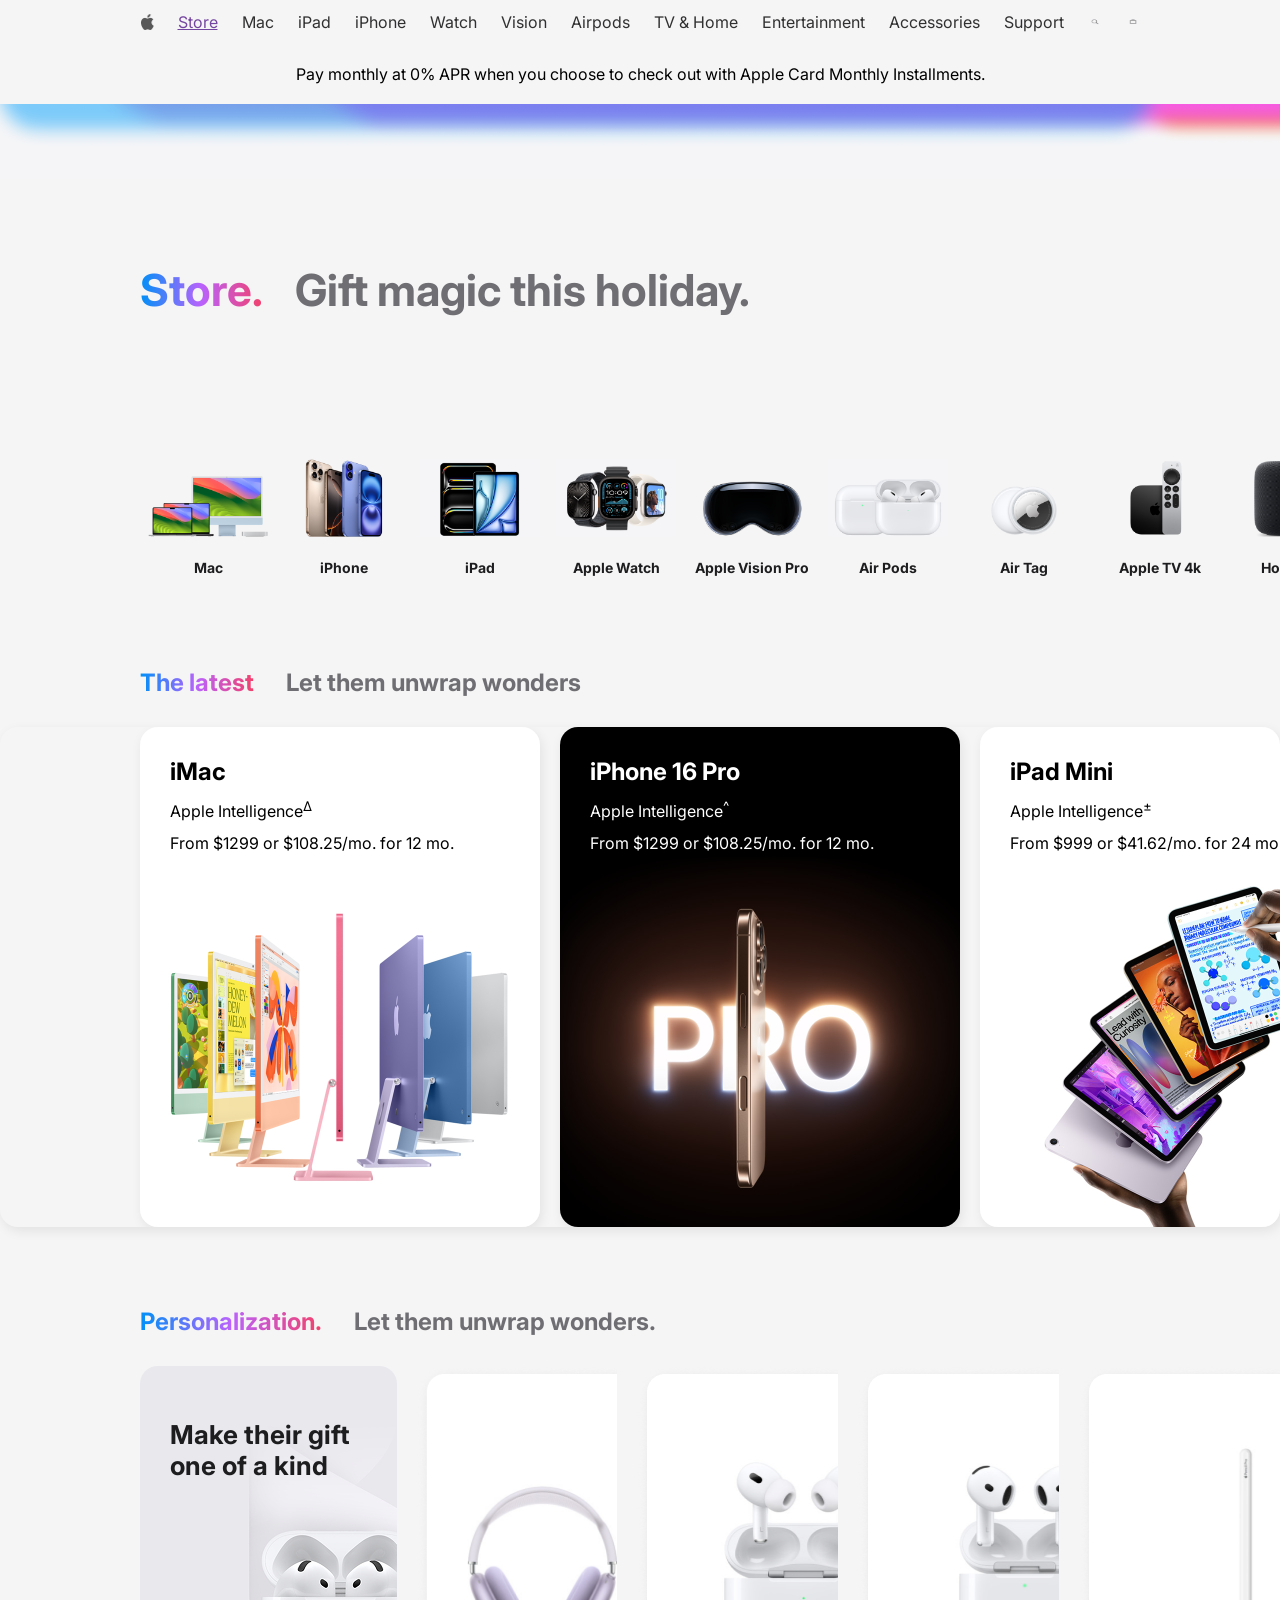
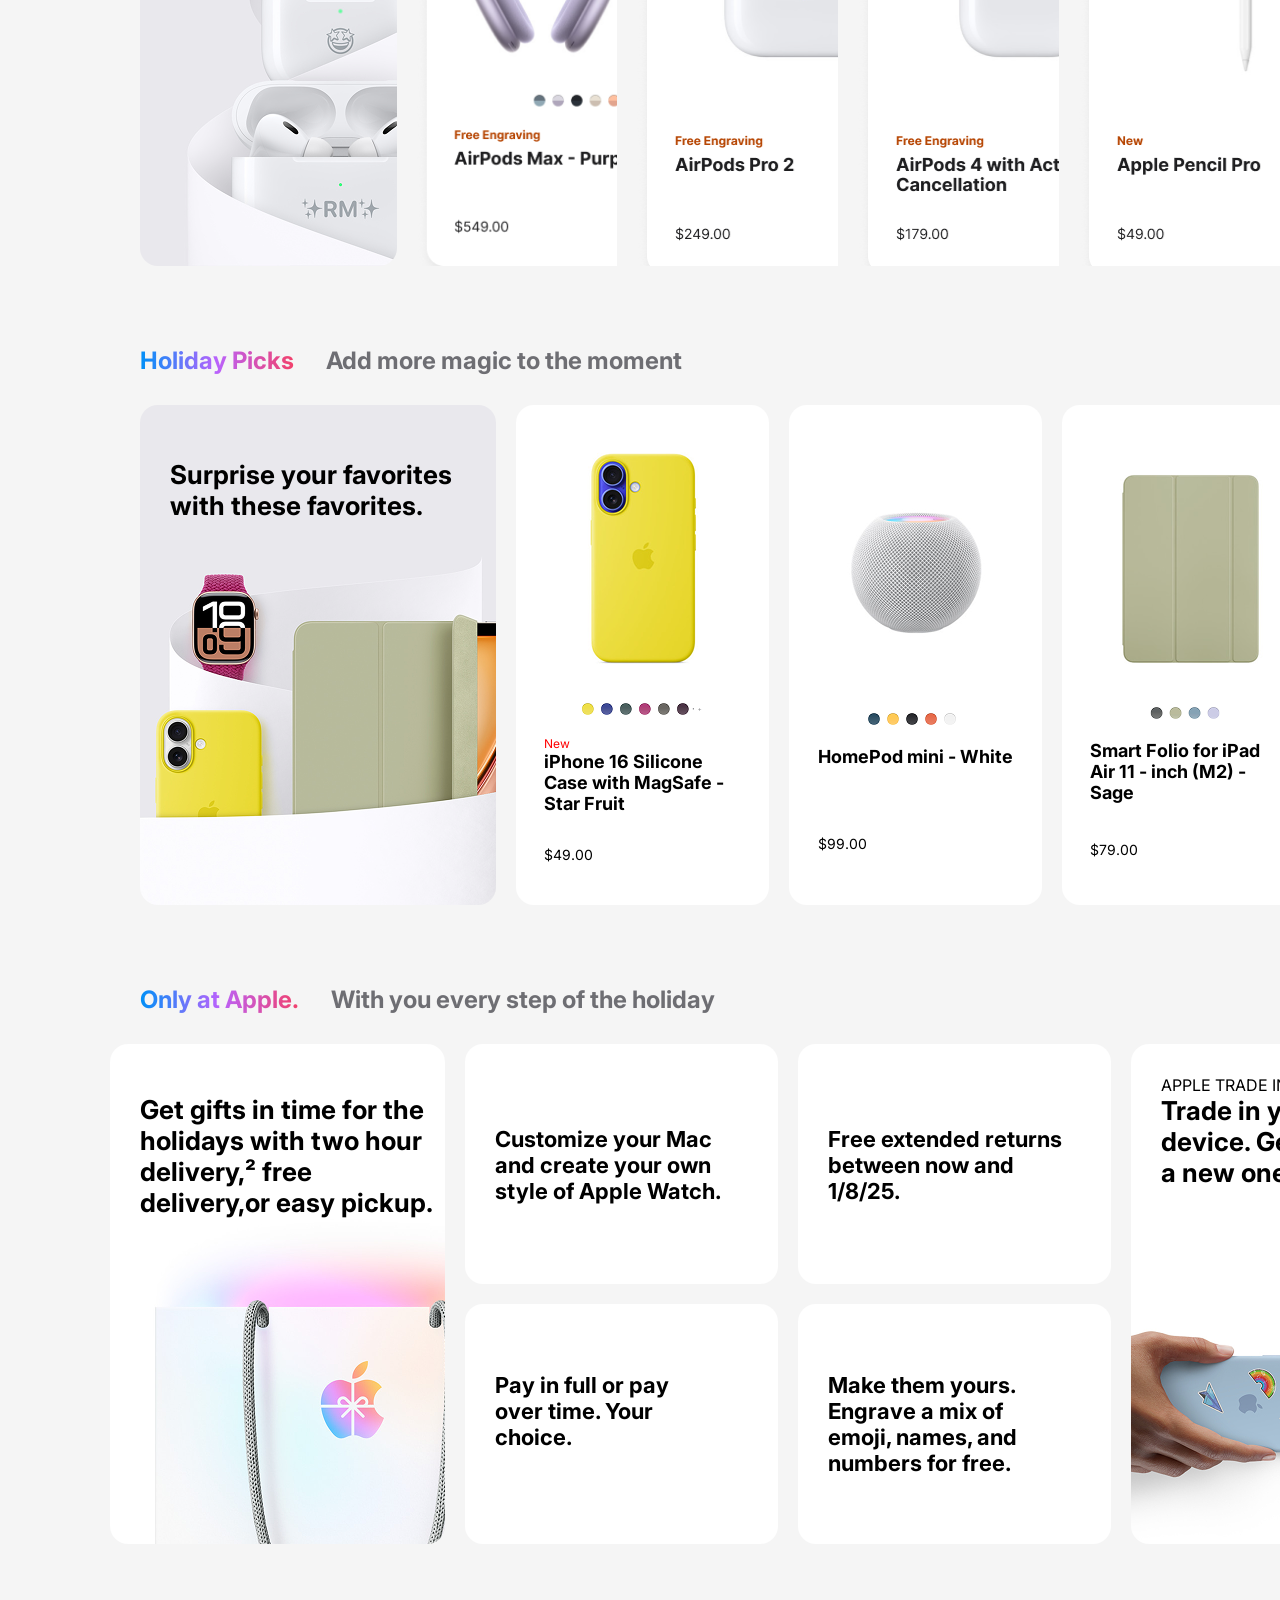
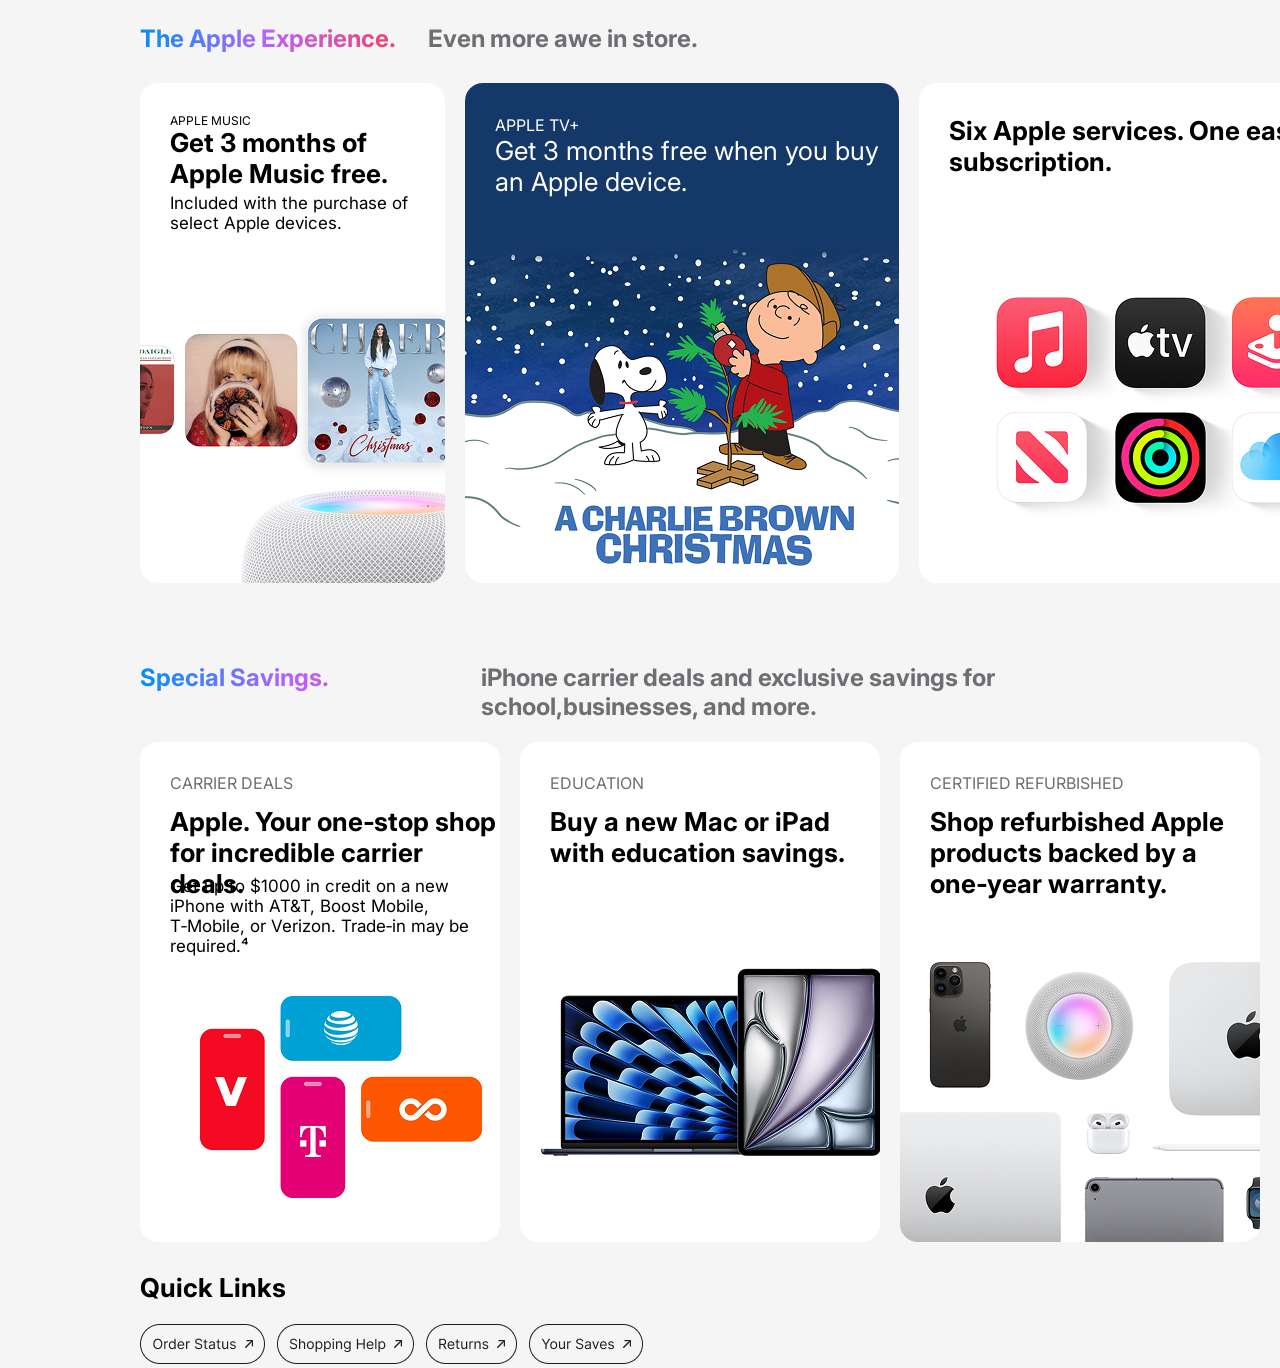
==== store.html @ 8c8a8b24 "2026.05.01" ====
<!doctype html>
<html lang="en">
  <head>
    <meta charset="UTF-8" />
    <meta name="viewport" content="width=device-width, initial-scale=1.0" />
    <title>Apple Store</title>
    <link rel="stylesheet" href="store.css" />
  </head>
  <body>
    <main style="background-color: whitesmoke">
      <header class="flex">
        <img
          src="/images/Vector.png"
          alt="apple"
          style="width: 13px; height: 16px"
        />
        <div class="headerText">
          <a href="">Store</a>
          <div>Mac</div>
          <div>iPad</div>
          <div>iPhone</div>
          <div>Watch</div>
          <div>Vision</div>
          <div>Airpods</div>
          <div>TV & Home</div>
          <div>Entertainment</div>
          <div>Accessories</div>
          <div>Support</div>
        </div>
        <div class="headerIcons">
          <img src="/images/Item → Button - Search apple.com.png" alt="logo1" />
          <img src="/images/Item.png" alt="logo2" />
          <img src="/images/menu-icon.png" alt="logo3" />
        </div>
      </header>

      <div class="donation">
        Pay monthly at 0% APR when you choose to check out with Apple Card
        Monthly Installments.
      </div>
      <img src="/images/store-header.png" alt="storeHead" />
      <div class="storeHeader">
        <div class="storeHead1">
          <p class="rainBow">Store.</p>
          <p class="storeSubtitle">Gift magic this holiday.</p>
        </div>

        <div class="face">
          <img src="/images/store-specialist.png" class="spec" alt="" />
          <div class="detail-contain">
            <div class="detail1">
              <h1 class="detail">Need shopping help?</h1>
              <a class="Link" href="#" target="_blank">Ask a specialist</a>
            </div>
            <div class="detail2">
              <h1 class="detail">Visit an Apple store</h1>
              <a class="Link" href="#" target="_blank">Find one near you</a>
            </div>
          </div>
        </div>
      </div>

      <div class="productCards flex">
        <div class="productCard">
          <img src="/images/11.png" class="productImage" />
          <h1 class="productTitle">Mac</h1>
        </div>

        <div class="productCard">
          <img src="/images/12.png" class="productImage" />
          <h1 class="productTitle">iPhone</h1>
        </div>

        <div class="productCard">
          <img src="/images/13.png" class="productImage" />
          <h1 class="productTitle">iPad</h1>
        </div>

        <div class="productCard">
          <img src="/images/14.png" class="productImage" />
          <h1 class="productTitle">Apple Watch</h1>
        </div>

        <div class="productCard">
          <img src="/images/15.png" class="productImage" />
          <h1 class="productTitle">Apple Vision Pro</h1>
        </div>

        <div class="productCard">
          <img src="/images/16.png" class="productImage" />
          <h1 class="productTitle">Air Pods</h1>
        </div>

        <div class="productCard">
          <img src="/images/17.png" class="productImage" />
          <h1 class="productTitle">Air Tag</h1>
        </div>

        <div class="productCard">
          <img src="/images/18.png" class="productImage" />
          <h1 class="productTitle">Apple TV 4k</h1>
        </div>

        <div class="productCard">
          <img src="/images/19.png" class="productImage" />
          <h1 class="productTitle">Home Pod</h1>
        </div>

        <div class="productCard">
          <img src="/images/20.png" class="productImage" />
          <h1 class="productTitle">Accessories</h1>
        </div>

        <div class="productCard">
          <img src="/images/last.png" class="productImage" />
          <h1 class="productTitle">Apple Gift Card</h1>
        </div>
      </div>

      <div>
        <div class="latestHeader">
          <div class="storeHead1">
            <p class="rainB">The latest</p>
            <p class="latestSubtitle">Let them unwrap wonders</p>
          </div>
        </div>
      </div>

      <div class="shrink">
        <div class="innerCard">
          <div class="innerProductcard">
            <h2>iMac</h2>
            <p>Apple Intelligence<sup>∆</sup></p>
            <p>From $1299 or $108.25/mo. for 12 mo.</p>
          </div>

          <div class="innerCard">
            <div
              class="innerProductcard"
              style="background-image: url(/images/222.jpeg)"
            >
              <div class="black">
                <h2>iPhone 16 Pro</h2>
                <p>Apple Intelligence<sup>^</sup></p>
                <p class="product-pricing">
                  From $1299 or $108.25/mo. for 12 mo.
                </p>
              </div>
            </div>
          </div>

          <div class="innerCard">
            <div
              class="innerProductcard"
              style="background-image: url(/images/333.jpeg)"
            >
              <h2>iPad Mini</h2>
              <p>Apple Intelligence<sup>±</sup></p>
              <p class="product-pricing">From $999 or $41.62/mo. for 24 mo.</p>
            </div>
          </div>

          <div class="innerCard">
            <div
              class="innerProductcard"
              style="background-image: url(/images/444.jpeg)"
            >
              <h2>Apple Watch Series 10</h2>
              <p>Thinstant classic.</p>
              <p>From $399 or $33.25/mo. for 12 mo.</p>
            </div>
          </div>

          <div class="innerCard">
            <div
              class="innerProductcard"
              style="background-image: url(/images/555.png)"
            >
              <h2>AirPods 4</h2>
              <p>Iconic. Now supersonic.</p>
              <p class="product-pricing">
                Starting at $129 with Active Noise Cancellation $179
              </p>
            </div>
          </div>

          <div class="innerCard">
            <div
              class="innerProductcard black"
              style="background-image: url(/images/666.png)"
            >
              <h2>iPhone 16</h2>
              <p>Apple Intelligence<sup>∆</sup></p>
              <p class="product-pricing">From $799 or $33.29/mo. for 24 mo.</p>
            </div>
          </div>

          <div class="innerCard">
            <div
              class="innerProductcard black"
              style="background-image: url(/images/777.png)"
            >
              <h2>Apple Watch Ultra 2</h2>
              <p>New finish. Never quit.</p>
              <p class="product-pricing">From $799 or $66.58/mo. for 12 mo.</p>
            </div>
          </div>

          <div class="innerCard">
            <div
              class="innerProductcard"
              style="background-image: url(/images/888.jpeg)"
            >
              <h2>Apple Vision Pro</h2>
              <p>Welcome to the era of spatial computing.</p>
              <p class="product-pricing">From $3499</p>
            </div>
          </div>

          <div class="innerCard">
            <div
              class="innerProductcard"
              style="background-image: url(/images/999.jpeg)"
            >
              <h2>MacBook Air</h2>
              <p>Designed to go places.</p>
              <p class="product-pricing">From $999 or $83.25/mo. for 12 mo.</p>
            </div>
          </div>

          <div class="innerCard">
            <div
              class="innerProductcard black"
              style="background-image: url(/images/101010.jpeg)"
            >
              <h2>iPad Pro</h2>
              <p>Apple Intelligence<sup>±</sup></p>
              <p class="product-pricing">From $999 or $83.25/mo. for 12 mo.</p>
            </div>
          </div>

          <div class="innerCard">
            <div
              class="innerProductcard"
              style="background-image: url(/images/last2.jpeg)"
            >
              <h2>iPad Air</h2>
              <p>Apple Intelligence<sup>±</sup></p>
              <p class="product-pricing">From $599 or $49.91/mo. for 12 mo.</p>
            </div>
          </div>
        </div>
      </div>

      <div>
        <div class="latestHeader">
          <div class="storeHead1">
            <p class="rainB">Personalization.</p>
            <p class="latestSubtitle">Let them unwrap wonders.</p>
          </div>
        </div>
      </div>

      <section class="thirdCards flex">
        <div class="thirdCard">
          <div class="thirdText">
            <p>Make their gift one of a kind</p>
          </div>
        </div>
        <div class="headPhone"></div>
        <div class="airPodpro"></div>
        <div class="air4k"></div>
        <div class="applePencil"></div>
      </section>
      <div>
        <div class="latestHeader">
          <div class="storeHead1">
            <p class="rainB">Holiday Picks</p>
            <p class="latestSubtitle">Add more magic to the moment</p>
          </div>
        </div>
      </div>

      <section class="fourthCards">
        <div class="fourth1">
          <p class="fourthText">
            Surprise your favorites with these favorites.
          </p>
        </div>

        <div class="fourth2Cards">
          <img src="./images/sec3-01.png" alt="" class="tomCardsImg1" />
          <img src="./images/ongonuud.png" alt="" class="tomCardsImg2" />
          <div class="fourth2Text">
            <div>
              <p class="red">New</p>
              <p class="redText">
                iPhone 16 Silicone Case with MagSafe - Star Fruit
              </p>
            </div>
            <div class="redCount">$49.00</div>
          </div>
        </div>

        <div class="fourth2Cards">
          <img src="./images/sec3-02.png" alt="" class="tomCardsImg1" />
          <img src="./images/mic.png" alt="" class="tomCardsImg2" />
          <div class="fourth3Text">
            <div>
              <p class="red"></p>
              <p class="redText">HomePod mini - White</p>
            </div>
            <div class="redCount">$99.00</div>
          </div>
        </div>

        <div class="fourth2Cards">
          <img src="./images/sec3-03.png" alt="" class="tomCardsImg1" />
          <img src="./images/padsmart.png" alt="" class="tomCardsImg2" />
          <div class="fourth4Text">
            <div>
              <p class="red"></p>
              <p class="redText">
                Smart Folio for iPad Air 11 - inch (M2) - Sage
              </p>
            </div>
            <div class="redCount">$79.00</div>
          </div>
        </div>

        <div class="fourth2Cards">
          <img src="./images/sec3-04.png" alt="" class="tomCardsImg1" />
          <img src="./images/beats.png" alt="" class="tomCardsImg2" />
          <div class="fourth5Text">
            <div>
              <p class="red">New</p>
              <p class="redText">
                Beats Solo 4 - On-Ear Wireless Headphones - Slate Blue
              </p>
            </div>
            <div class="redCount">$79.00</div>
          </div>
        </div>
      </section>

      <div>
        <div class="latestHeader">
          <div class="storeHead1">
            <p class="rainB">Only at Apple.</p>
            <p class="latestSubtitle">With you every step of the holiday</p>
          </div>
        </div>
      </div>

      <section class="fifthCards">
        <div class="fifthCard1">
          <div>
            <p class="fifthCardtext">
              Get gifts in time for the holidays with two hour delivery,² free
              delivery,or easy pickup.
            </p>
          </div>
        </div>
        <div class="fifthCard2">
          <div class="fifthCardbox">
            <p class="fifthText1">
              Customize your Mac and create your own style of Apple Watch.
            </p>
          </div>
          <div class="fifthCardbox1">
            <p class="fifthText2">Pay in full or pay over time. Your choice.</p>
          </div>
        </div>

        <div class="fifthCard2">
          <div class="fifthCardbox">
            <p class="fifthText1">
              Free extended returns between now and 1/8/25.
            </p>
          </div>
          <div class="fifthCardbox1">
            <p class="fifthText2">
              Make them yours. Engrave a mix of emoji, names, and numbers for
              free.
            </p>
          </div>
        </div>

        <div class="fifthCard6">
          <div>
            <p class="margin">APPLE TRADE IN</p>
            <p class="fifthCardtext1">
              Trade in your current device. Get credit toward a new one.³
            </p>
          </div>
        </div>
      </section>

      <div>
        <div class="latestHeader">
          <div class="storeHead1">
            <p class="rainB">The Apple Experience.</p>
            <p class="latestSubtitle">Even more awe in store.</p>
          </div>
        </div>
      </div>

      <section class="sixthCards">
        <div class="sixthCard1">
          <p class="sixthText1">APPLE MUSIC</p>
          <p class="sixthText2">Get 3 months of Apple Music free.</p>
          <p class="sixthText3">
            Included with the purchase of select Apple devices.
          </p>
        </div>

        <div class="sixthCard2">
          <p class="sixthText11">APPLE TV+</p>
          <p class="sixthText22">
            Get 3 months free when you buy an Apple device.
          </p>
        </div>

        <div class="sixthCard3">
          <p class="sixthText222">Six Apple services. One easy subscription.</p>
        </div>

        <div class="sixthCard4">
          <p class="sixthText1111">APPLE INTELLIGENCE</p>
          <p class="sixthText2222">
            New features for writing, focus,communication, and more.
          </p>
        </div>
      </section>

      <div>
        <div class="latestHeader" style="width: 1150px">
          <div class="storeHead1">
            <p class="rainB1">Special Savings.</p>
            <p class="latestSubtitle">
              iPhone carrier deals and exclusive savings for school,businesses,
              and more.
            </p>
          </div>
        </div>
      </div>

      <section class="seventhCards">
        <div class="seventhCard1">
          <p class="seventhText1">CARRIER DEALS</p>
          <p class="seventhText2">
            Apple. Your one‑stop shop for incredible carrier deals.
          </p>
          <p class="seventhText3">
            Get up to $1000 in credit on a new iPhone with AT&T, Boost Mobile,
            T‑Mobile, or Verizon. Trade‑in may be required.⁴
          </p>
        </div>

        <div class="seventhCard2">
          <p class="seventhText1">EDUCATION</p>
          <p class="seventhText2">
            Buy a new Mac or iPad with education savings.
          </p>
        </div>

        <div class="seventhCard3">
          <p class="seventhText1">CERTIFIED REFURBISHED</p>
          <p class="seventhText2">
            Shop refurbished Apple products backed by a one‑year warranty.
          </p>
        </div>

        <div class="seventhCard4">
          <p class="seventhText1">BUSINESS</p>
          <p class="seventhText4">
            From enterprise to small business, we’ll work with you.
          </p>
        </div>

        <div class="seventhCard5">
          <p class="seventhText1">GOVERNMENT</p>
          <p class="seventhText2">
            Special pricing is available for state, local, and federal agencies.
          </p>
        </div>
      </section>

      <section class="footerLast">
        <div class="footText">Quick Links</div>
        <div class="footerText">
          <img src="/images/Item -_ Link.png" alt="" />
          <img src="/images/Item -_ Link (1).png" alt="" />
          <img src="/images/Item -_ Link (2).png" alt="" />
          <img src="/images/Item -_ Link (3).png" alt="" />
        </div>
      </section>
    </main>
  </body>
</html>
---- store.css ----
@import url("https://fonts.googleapis.com/css2?family=Inter:ital,opsz,wght@0,14..32,100..900;1,14..32,100..900&display=swap");

* {
  margin: 0;
  padding: 0;
  box-sizing: border-box;
}
body {
  margin: 0;
  padding: 0;
  box-sizing: border-box;
  font-family: "Inter", serif;
}
.flex {
  display: flex;
}
main {
  max-width: 1920px;
  width: 100%;
  margin: auto;
}
header {
  display: flex;
  gap: 24px;
  height: 44px;
  align-items: center;
  justify-content: center;
  background-color: #f5f5f7;
  opacity: 0.8;
}
.headerText {
  display: flex;
  gap: 24px;
  align-items: center;
}
.headerIcons {
  display: flex;
  gap: 24px;
  align-items: center;
}
.headerIcons > img {
  width: 14px;
  height: 14px;
}
.headerIcons > :last-child {
  display: none;
}
.donation {
  width: 60%;
  display: flex;
  justify-content: center;
  text-align: center;
  padding: 20px 0px;
  vertical-align: bottom;
  margin: auto;
  font-weight: 400;
}
.storeHead {
  width: 100%;
}
.storeHeader {
  width: 1920px;
  height: 100px;

  margin: 80px 0px;
  display: flex;
  justify-content: space-between;
  padding-inline: 140px;
}
.latestHeader {
  width: 1616px;
  height: 29px;

  margin: 80px 0px 30px;
  display: flex;
  justify-content: space-between;
  padding-inline: 140px;
}
.storeTitle {
  width: 129px;
  height: 52px;

  color: black;
}
.storeHead1 {
  flex-direction: row;
  display: flex;
  gap: 32px;
}
.rainBow {
  font-size: 44px;
  font-weight: 700;
  font-family: "Inter", sans-serif;
  background: linear-gradient(90deg, #0090f7 0%, #ba62fc 50%, #f2416b 100%);
  -webkit-background-clip: text;
  background-clip: text;
  -webkit-text-fill-color: transparent;
  color: transparent;
  display: inline-block;
}
.rainB {
  font-size: 24px;
  font-weight: 700;
  font-family: "Inter", sans-serif;
  background: linear-gradient(90deg, #0090f7 0%, #ba62fc 50%, #f2416b 100%);
  -webkit-background-clip: text;
  background-clip: text;
  -webkit-text-fill-color: transparent;
  color: transparent;
  display: inline-block;
}
.storeSubtitle {
  color: #6e6e73;
  font-size: 44px;
  font-weight: 700;
}
.latestSubtitle {
  color: #6e6e73;
  font-size: 24px;
  font-weight: 700;
}
.face {
  width: 226px;
  height: 100px;
  display: flex;
  gap: 16px;
  flex-direction: row;
}
.spec {
  width: 35px;
  height: 35px;
}
.detail-contain {
  display: flex;
  flex-direction: column;
  gap: 8px;
}
.detail1 {
  display: flex;
  flex-direction: column;
  font-size: 14px;
  font-weight: 700;
}
.detail2 {
  display: flex;
  flex-direction: column;
  font-size: 14px;
  font-weight: 700;
  gap: 4px;
}
.detail {
  width: 175px;
  display: flex;
  flex-direction: column;
  font-size: 14px;
  font-weight: 700;
}
.Link {
  column-gap: 5px;
  display: flex;
}

.productCards {
  width: 1896px;
  height: 145px;
  margin-bottom: 60px;
  padding-inline: 140px;
}
.productCard {
  padding: 16px 8px;
}
.productImage {
  width: 120px;
  height: 78px;
}
.productTitle {
  font-size: 14px;
  color: #1d1d1f;
  margin-top: 18px;
  font-weight: 700;
  text-align: center;
}
.innerCard {
  width: 100vw;
  column-gap: 20px;
  display: flex;
  flex-wrap: nowrap;
  scroll-snap-type: x mandatory;
}
.innerProductcard {
  width: 400px;
  height: 500px;
  padding: 30px;
  display: flex;
  flex-shrink: 0;
  row-gap: 12px;
  border-radius: 18px;
  flex-direction: column;
  scroll-snap-align: start;
  box-shadow: rgba(0, 0, 0, 0.08) 2px 4px 12px 0px;
  background: url(/images/111.jpeg) center / cover no-repeat;
}
.shrink {
  overflow-x: scroll;
  row-gap: 12px;
  border-radius: 18px;
  flex-direction: column;
  scroll-snap-align: start;
  box-shadow: rgba(0, 0, 0, 0.08) 2px 4px 12px 0px;
  padding-left: 140px;
}
.black {
  color: white;
  display: flex;
  flex-shrink: 0;
  cursor: pointer;
  row-gap: 12px;
  border-radius: 18px;
  flex-direction: column;
  scroll-snap-align: start;
}
.thirdCards {
  width: 100%;
  display: flex;
  gap: 20px;
  border-radius: 19px;
  padding-left: 140px;
}
.thirdCard {
  width: 400px;
  height: 500px;
  border-radius: 18px;
  background-image: url(/images/sec2-01.png);
}
.thirdText {
  font-size: 26px;
  font-weight: 700;
  color: #1d1d1f;
  width: 197px;
  margin-left: 30px;
  padding-top: 53px;
  flex-shrink: 0;
}
.headPhone {
  width: 313px;
  height: 500px;
  background-image: url(/images/Listitem.png);
  position: relative;
  background-size: cover;
}
.airPodpro {
  width: 313px;
  height: 500px;
  background-image: url(/images/Listitem2.png);
}
.air4k {
  width: 313px;
  height: 500px;
  background-image: url(/images/Listitem3.png);
}
.applePencil {
  width: 313px;
  height: 500px;
  background-image: url(/images/Listitem4.png);
}
.fourthCards {
  width: 100%;
  display: flex;
  gap: 20px;
  border-radius: 19px;
  padding-left: 140px;
}
.fourth1 {
  width: 400px;
  height: 500px;
  background-image: url(/images/images-13.png);
  border-radius: 18px;
}
.fourthText {
  width: 326px;
  height: 66px;
  font-size: 26px;
  font-weight: 700;
  font-style: bold;
  margin-left: 30px;
  margin-top: 54px;
}

.fourth2Cards {
  width: 313px;
  height: 500px;
  background-color: #ffffff;
  display: flex;

  flex-direction: column;
  border-radius: 18px;
  justify-content: center;
  align-items: center;
}

.tomCardsImg1 {
  width: 230px;
  height: 230px;
  object-fit: cover;
  gap: 79px;
}
.tomCardsImg2 {
  width: 253px;
  height: 58px;
  object-fit: cover;
}

.fourth2Text {
  display: flex;
  flex-direction: column;
  gap: 32px;
  padding: 0px 28px;
}
.red {
  color: red;
  font-size: 12px;
}
.redText {
  font-size: 18px;
  font-weight: 700;
  font-style: bold;
}
.redCount {
  font-size: 14px;
  font-weight: 400;
}
.fourth3Text {
  display: flex;
  flex-direction: column;
  gap: 68px;
  padding: 0px 28px;
}
.fourth3gap {
  gap: 21px;
}
.fourth5Text {
  display: flex;
  flex-direction: column;
  gap: 5px;
  padding: 0px 28px;
}
.fourth4Text {
  display: flex;
  flex-direction: column;
  gap: 38px;
  padding: 0px 28px;
}
.fifthCards {
  width: 100%;
  display: flex;
  gap: 20px;
  border-radius: 19px;
  padding-left: 110px;
}
.fifthCard1 {
  width: 480px;
  height: 500px;
  background-image: url(/images/sec4-.png);

  border-radius: 18px;
}
.fifthCardtext {
  width: 305px;
  height: 130px;
  font-size: 26px;
  font-weight: 700;
  margin-top: 50px;
  margin-left: 30px;
}
.fifthCard2 {
  width: 313px;
  height: 500px;
  display: flex;
  flex-direction: column;
  gap: 20px;
}
.fifthText1 {
  width: 238px;
  height: 84px;
  font-size: 22px;
  font-weight: 700;
  margin-left: 30px;
  margin-top: 82px;
}
.fifthText2 {
  width: 225px;
  height: 84px;
  font-size: 22px;
  font-weight: 700;
  margin-left: 30px;
  margin-top: 68px;
}
.fifthCardbox {
  width: 313px;
  height: 240px;
  background-color: white;
  border-radius: 18px;
}
.fifthCardbox1 {
  width: 313px;
  height: 240px;
  background-color: white;
  border-radius: 18px;
}
.fifthCard6 {
  width: 480px;
  height: 500px;
  background-image: url(/images/sec4--1.png);

  border-radius: 18px;
}
.margin {
  margin-top: 31px;
  margin-left: 30px;
}
.fifthCardtext1 {
  width: 330px;
  height: 96px;
  font-size: 26px;
  font-weight: 700;
  margin-left: 30px;
}
.sixthCards {
  width: 100%;
  display: flex;
  gap: 20px;
  border-radius: 19px;
  padding-left: 140px;
}
.sixthCard1 {
  width: 480px;
  height: 500px;
  background-image: url(/images/sec6-01.png);
  column-gap: 10px;

  border-radius: 18px;
}
.sixthText1 {
  width: 98px;
  height: 14px;
  font-size: 12px;
  margin-left: 30px;
  margin-top: 30px;
}
.sixthText2 {
  width: 275px;
  height: 66px;
  font-size: 26px;
  font-weight: 700;

  margin-left: 30px;
}
.sixthText3 {
  width: 259px;
  height: 41px;
  font-size: 17px;
  font-weight: 400;

  margin-left: 30px;
}
.sixthCard2 {
  width: 480px;
  height: 500px;
  background-image: url(/images/sec6-02.png);
  column-gap: 10px;

  border-radius: 18px;
}
.sixthText22 {
  width: 404px;
  height: 66px;
  font-size: 26px;
  margin-left: 30px;
  color: white;
}
.sixthText11 {
  color: white;
  margin-left: 30px;
  margin-top: 32px;
}
.sixthCard3 {
  width: 480px;
  height: 500px;
  background-image: url(/images/sec6-03.png);
  column-gap: 10px;

  border-radius: 18px;
}
.sixthText222 {
  width: 442px;
  height: 66px;
  color: black;
  font-size: 26px;
  font-weight: 700;
  margin-left: 30px;
  margin-top: 32px;
}
.sixthCard4 {
  width: 480px;
  height: 500px;
  background-image: url(/images/sec6-04.png);
  column-gap: 10px;

  border-radius: 18px;
}
.sixthText1111 {
  width: 128px;
  height: 16px;
  margin-left: 30px;
  margin-top: 10px;
}
.sixthText2222 {
  width: 384px;
  height: 96px;
  margin-left: 30px;
  margin-top: 34px;
  font-size: 26px;
  font-weight: 700;
}
.seventhCards {
  width: 100%;
  display: flex;
  gap: 20px;
  border-radius: 19px;
  padding-left: 140px;
}
.rainB1 {
  font-size: 24px;
  font-weight: 700;
  width: 500px;
  font-family: "Inter", sans-serif;
  background: linear-gradient(90deg, #0090f7 0%, #ba62fc 50%, #f2416b 100%);
  -webkit-background-clip: text;
  background-clip: text;
  -webkit-text-fill-color: transparent;
  color: transparent;
  display: inline-block;
}
.seventhCards {
  width: 100%;
  display: flex;
  gap: 20px;
  border-radius: 19px;
  padding-left: 140px;
  overflow-x: scroll;
  margin-top: 50px;
}
.seventhCard1 {
  width: 400px;
  height: 500px;
  background-image: url(/images/sec7-01.png);
  border-radius: 18px;
}
.seventhText1 {
  width: 205px;
  height: 16px;
  color: #6e6e73;
  margin-left: 30px;
  margin-top: 31px;
}
.seventhText2 {
  width: 330px;
  height: 60px;
  font-size: 26px;
  font-weight: 700;
  font-style: "Inter";
  margin-left: 30px;
  margin-top: 17px;
}
.seventhText3 {
  width: 320px;
  height: 80px;
  font-size: 17px;
  font-weight: 400;
  font-style: "Inter";
  margin-left: 30px;
  margin-top: 10px;
}
.seventhCard2 {
  width: 400px;
  height: 500px;
  background-image: url(/images/sec7-02.png);
  border-radius: 18px;
}
.seventhCard3 {
  width: 400px;
  height: 500px;
  background-image: url(/images/sec7-03.png);
  border-radius: 18px;
}
.seventhCard4 {
  width: 400px;
  height: 500px;
  background-image: url(/images/sec7-04.png);
  border-radius: 18px;
}
.seventhText4 {
  color: white;
  width: 330px;
  height: 60px;
  font-size: 26px;
  font-weight: 700;
  font-style: "Inter";
  margin-left: 30px;
  margin-top: 17px;
}
.seventhCard5 {
  width: 400px;
  height: 500px;
  background-image: url(/images/sec7-05.png);
  border-radius: 18px;
}
.footerLast {
  width: 1920px;
  height: 96px;
  margin-top: 30px;
  padding-left: 140px;
}
.footText {
  width: 1640px;
  height: 32px;
  font-size: 26px;
  font-weight: 700;
}
.footerText {
  width: 1640px;
  height: 40px;
  display: flex;
  margin-top: 20px;
  gap: 12px;
}
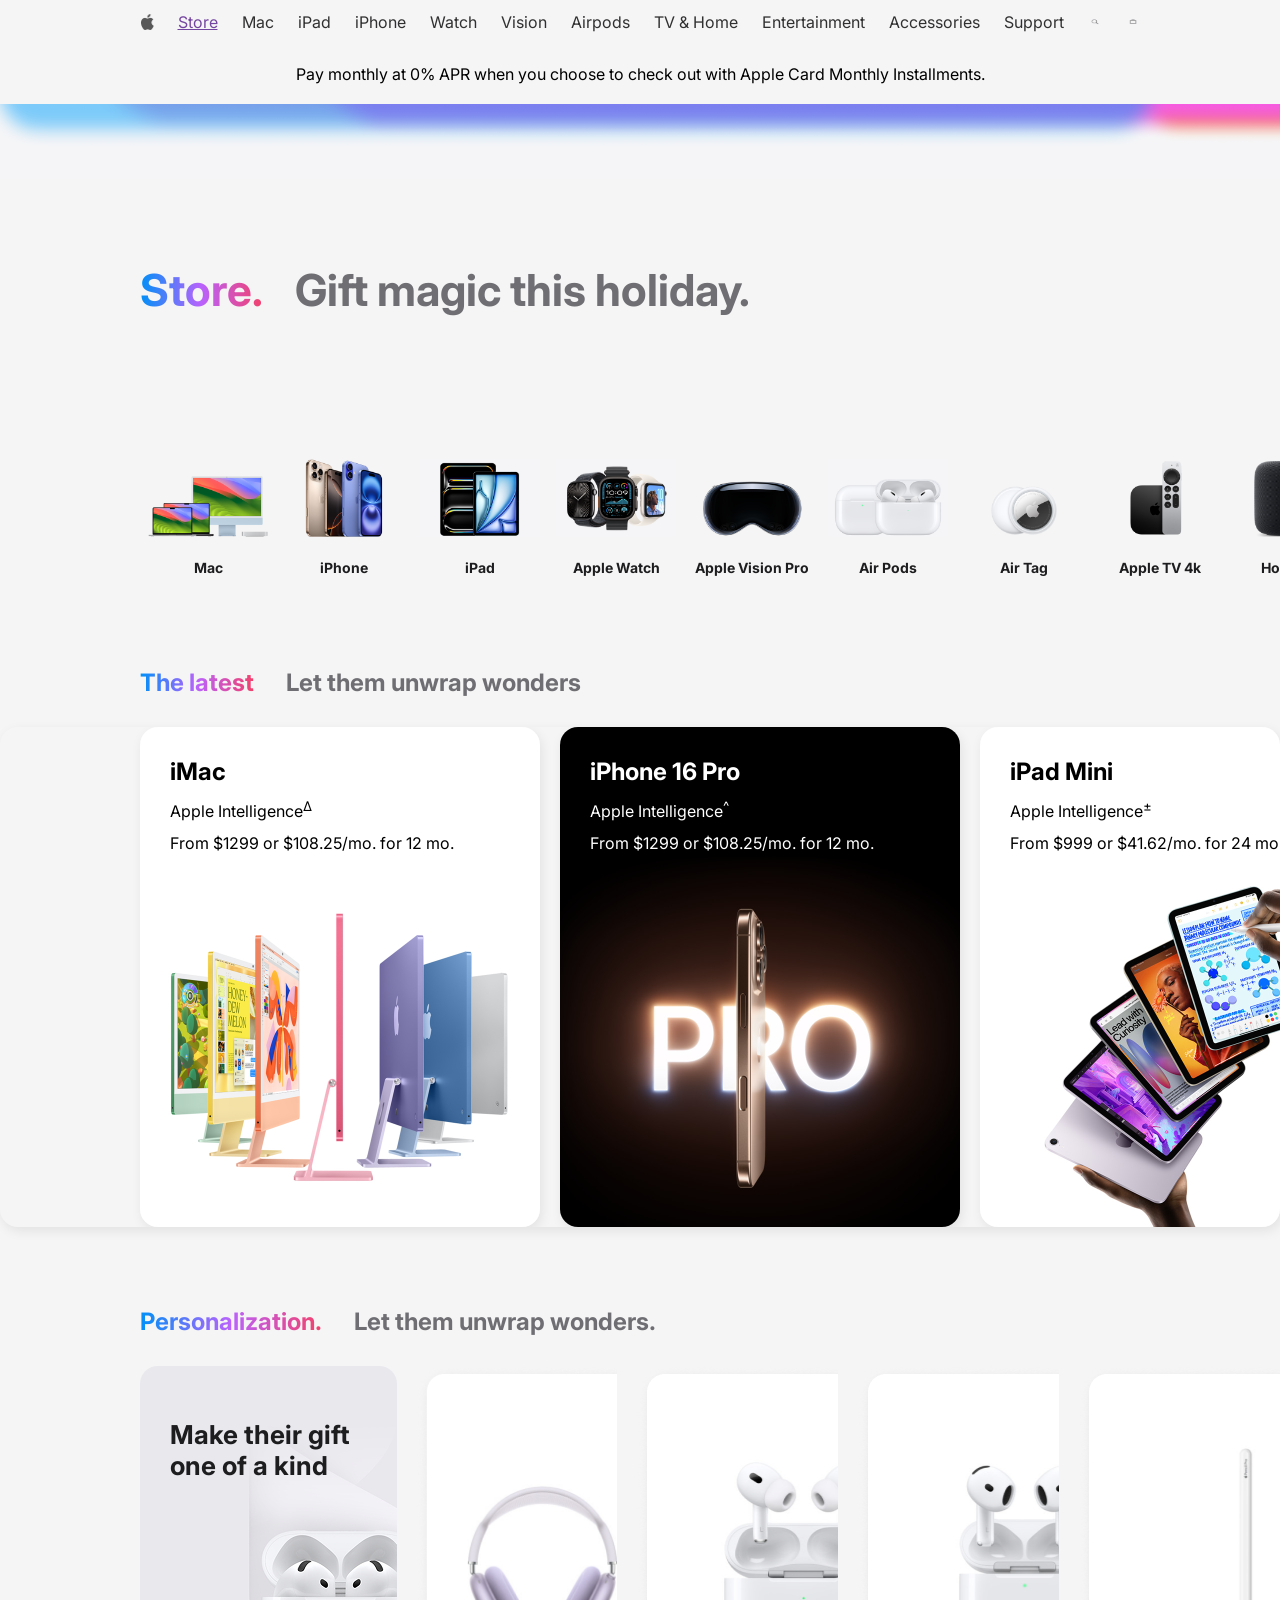
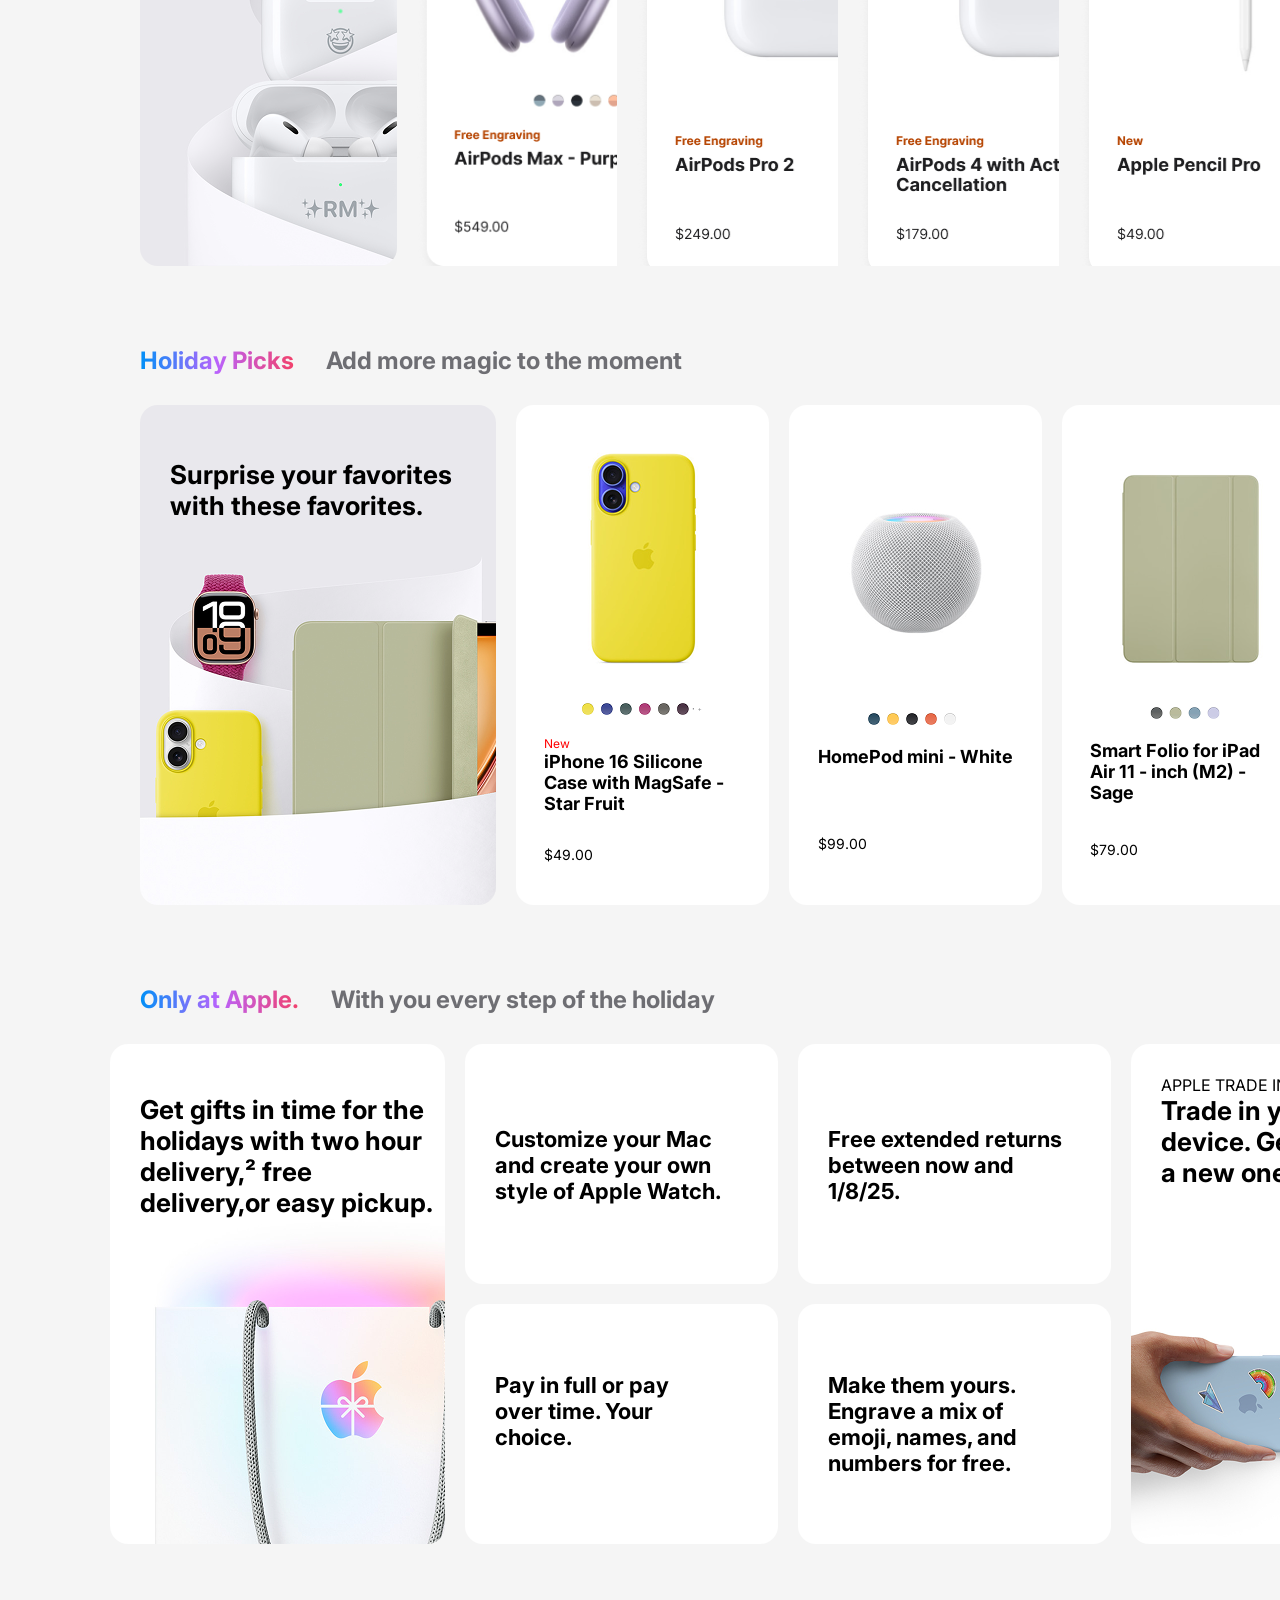
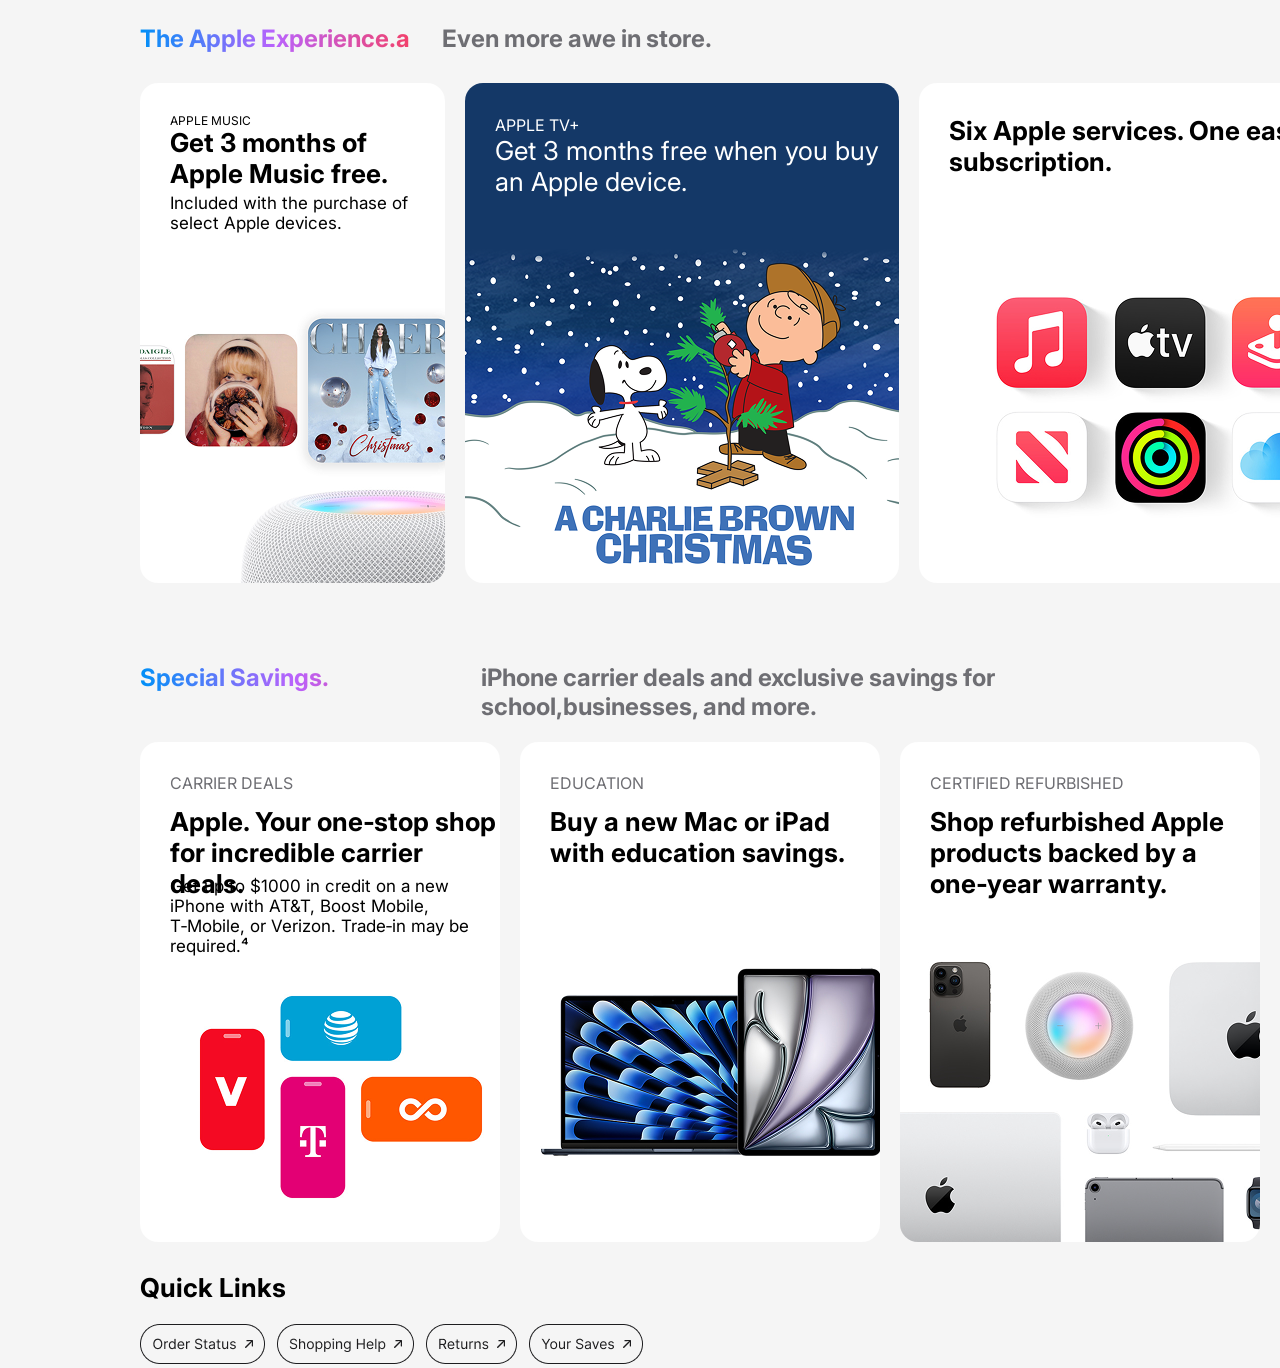
==== commit 0ac7b682: "neg yum zaslaa" ====
--- a/store.html
+++ b/store.html
@@ -399,7 +399,7 @@
       <div>
         <div class="latestHeader">
           <div class="storeHead1">
-            <p class="rainB">The Apple Experience.</p>
+            <p class="rainB">The Apple Experience.a</p>
             <p class="latestSubtitle">Even more awe in store.</p>
           </div>
         </div>
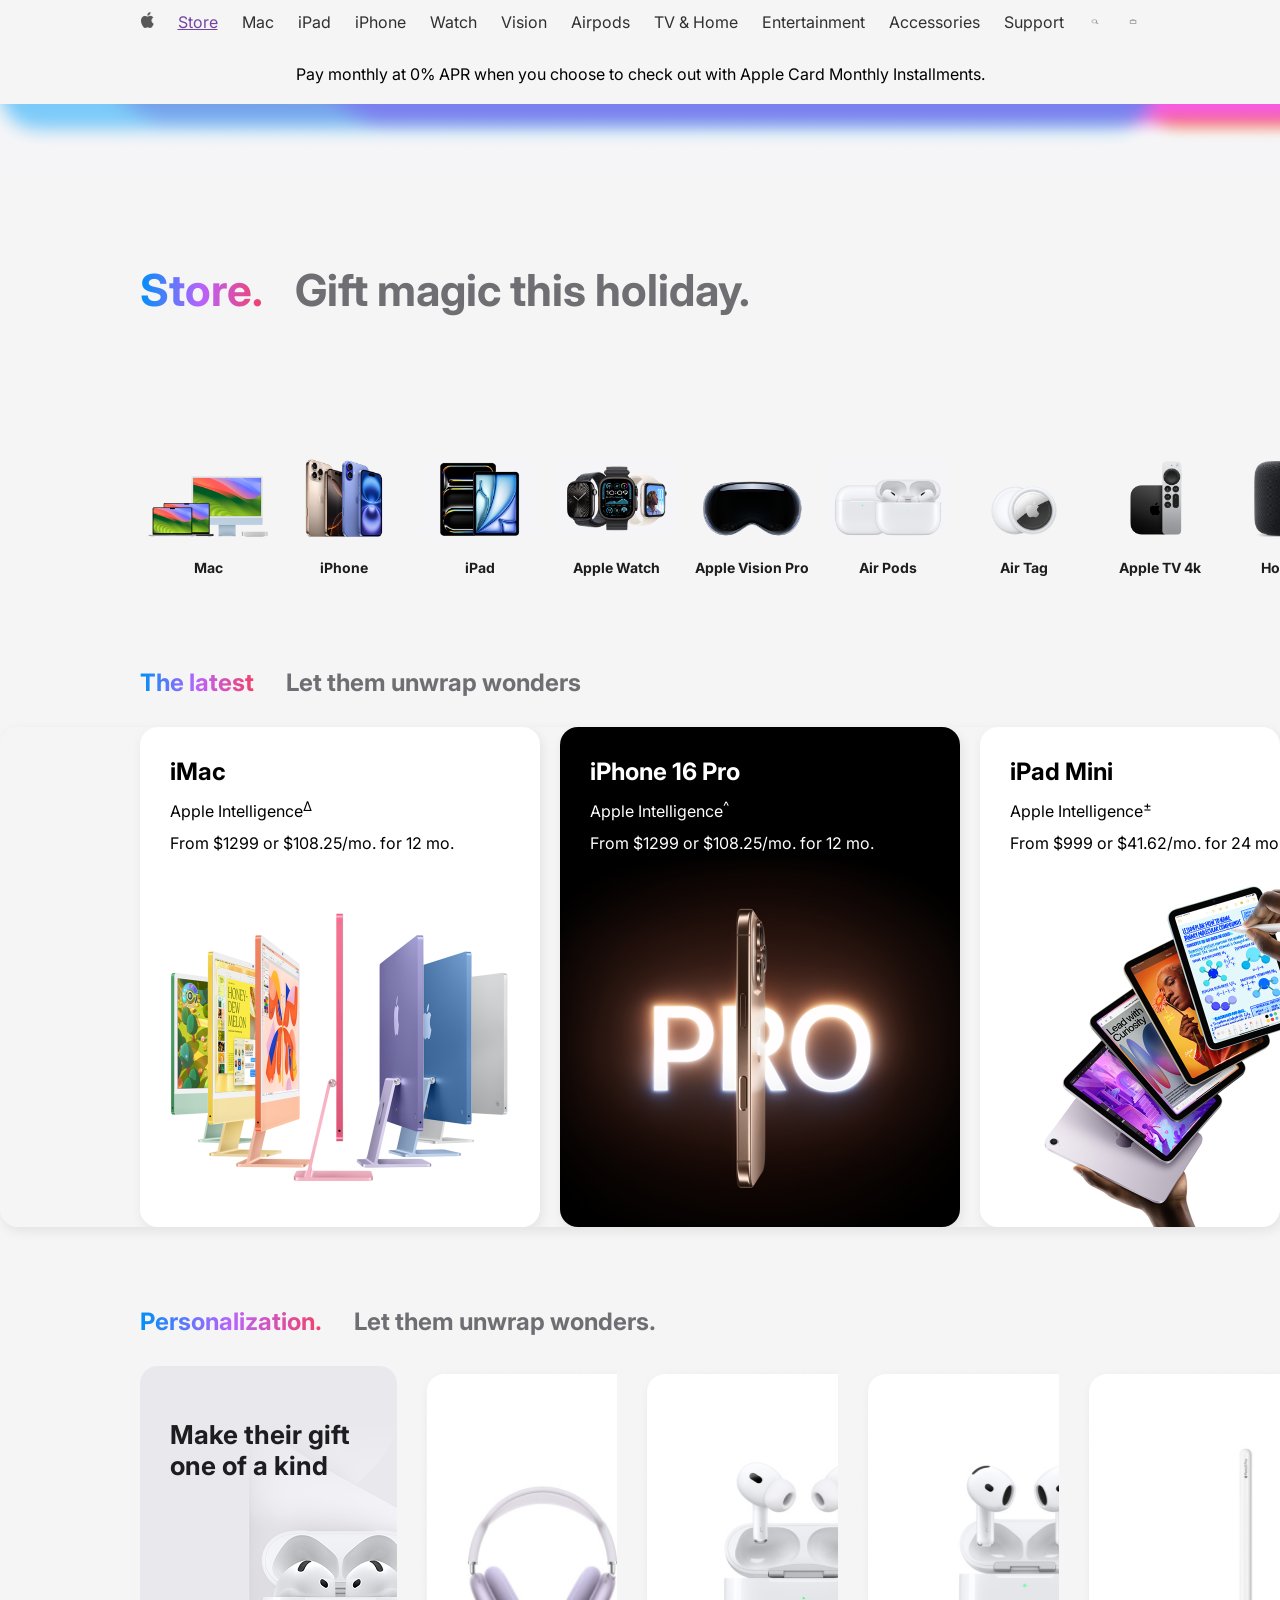
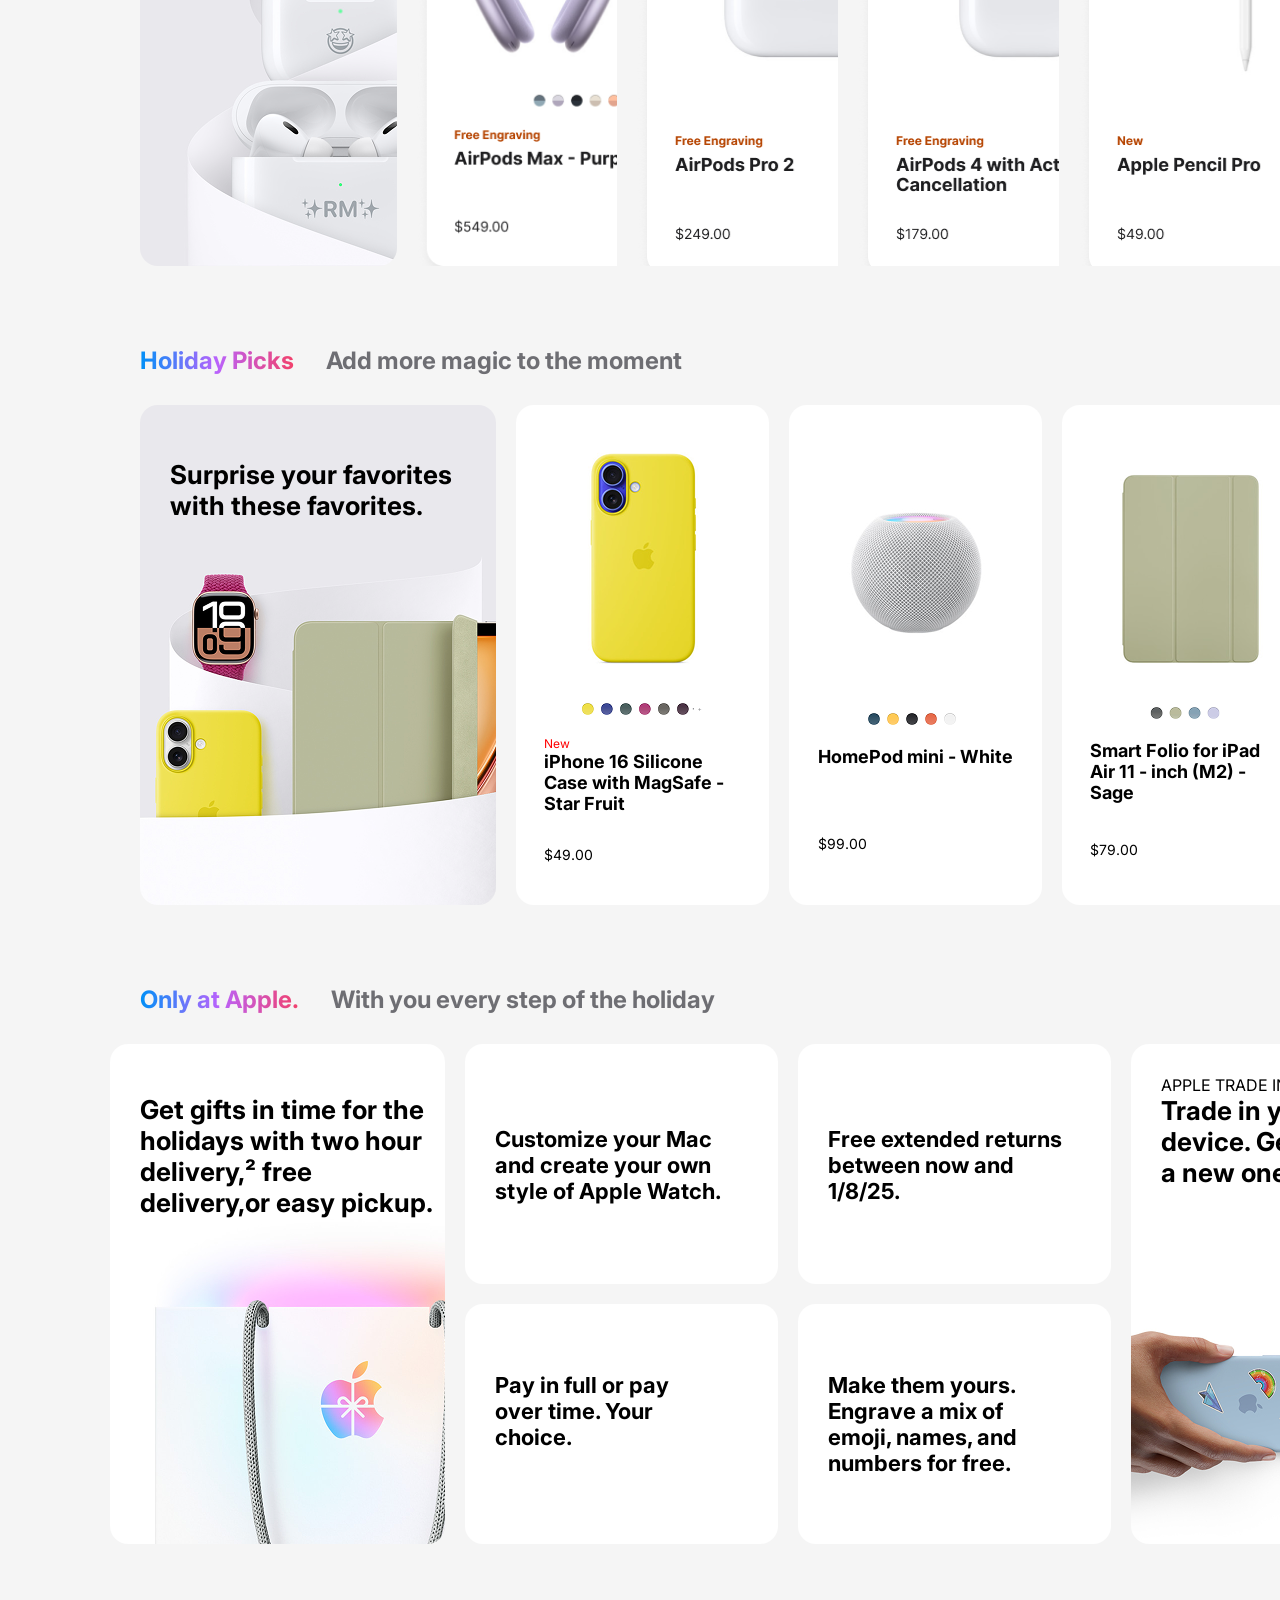
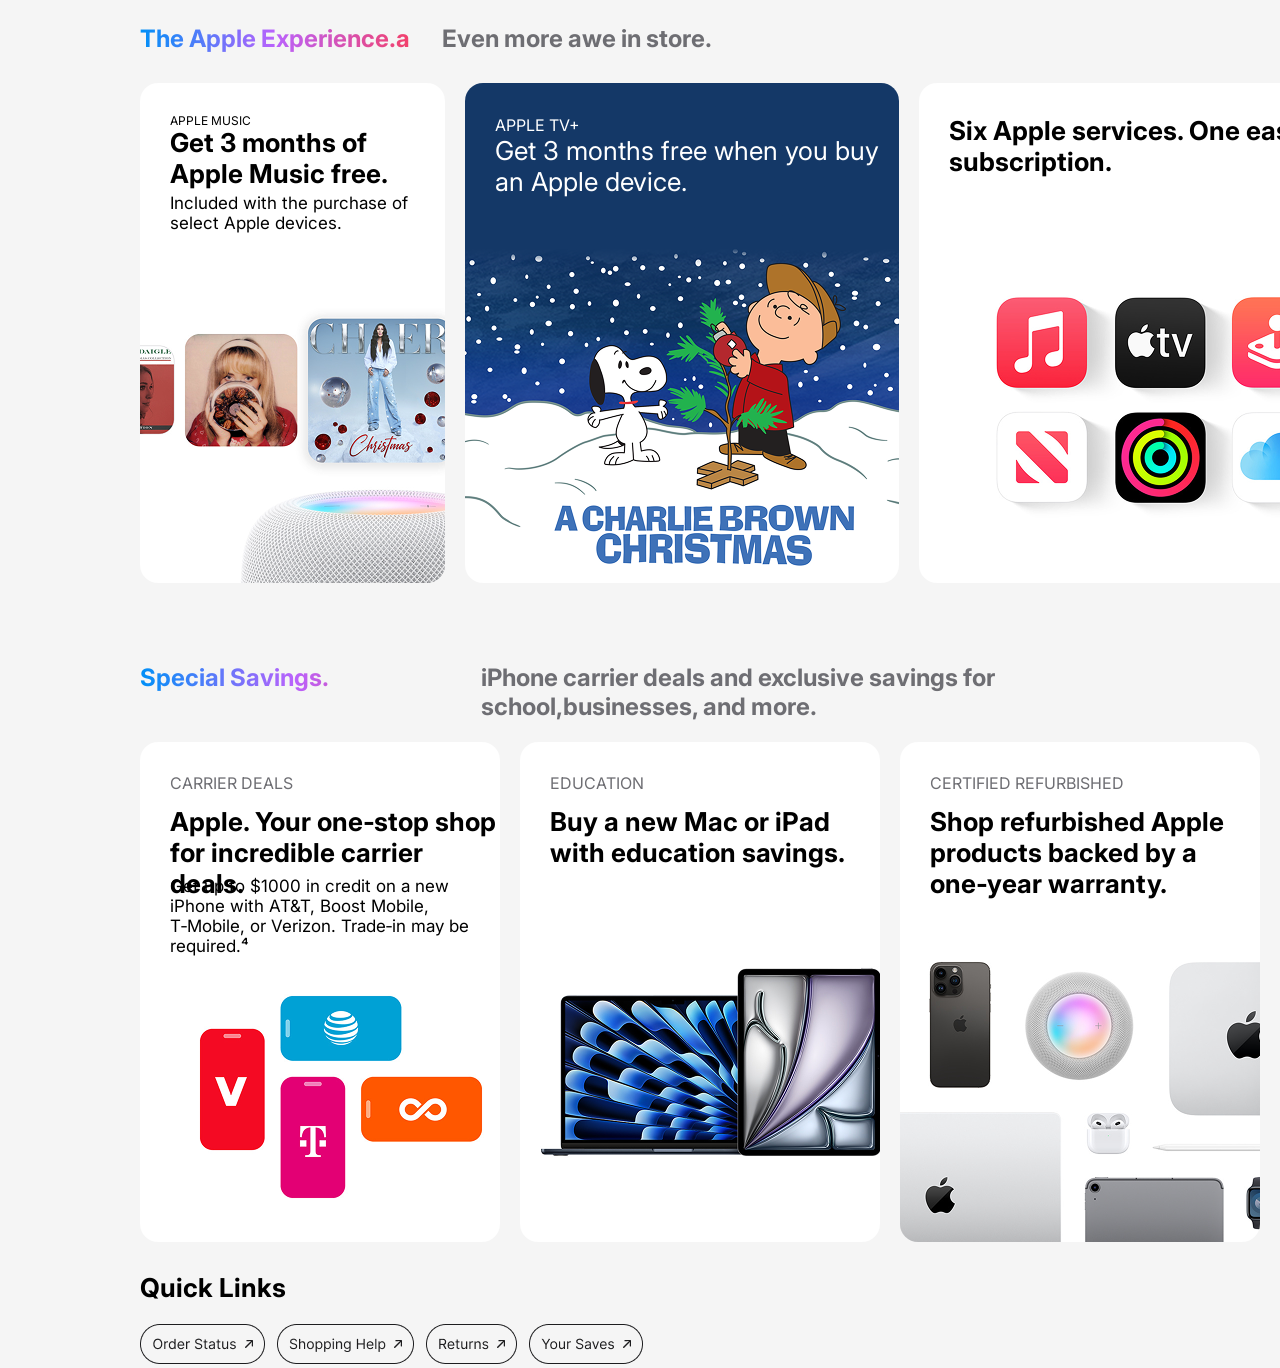
==== commit 81b1fca3: "apple logo store soligddog bolson" ====
--- a/store.html
+++ b/store.html
@@ -9,11 +9,13 @@
   <body>
     <main style="background-color: whitesmoke">
       <header class="flex">
-        <img
-          src="/images/Vector.png"
-          alt="apple"
-          style="width: 13px; height: 16px"
-        />
+        <a href="./index.html"
+          ><img
+            src="/images/Vector.png"
+            alt="./index.html"
+            style="width: 13px; height: 16px"
+        /></a>
+
         <div class="headerText">
           <a href="">Store</a>
           <div>Mac</div>
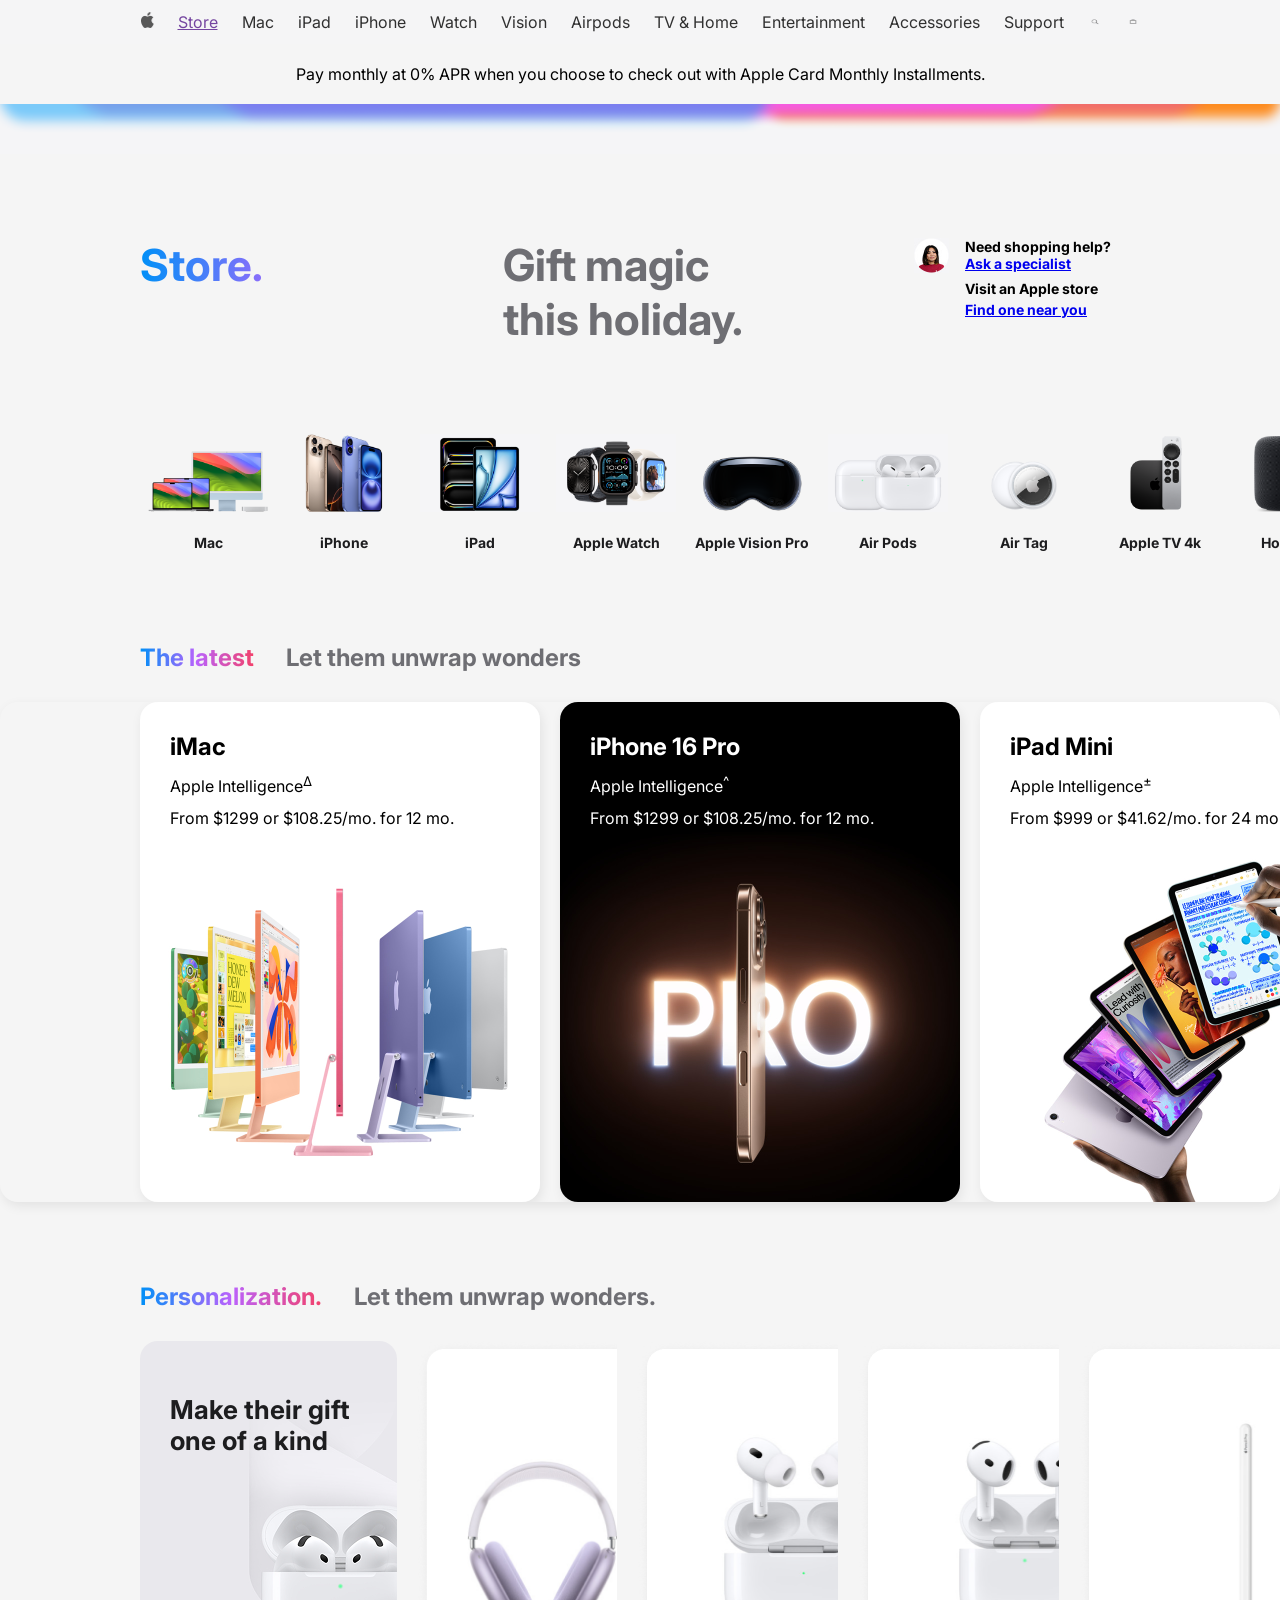
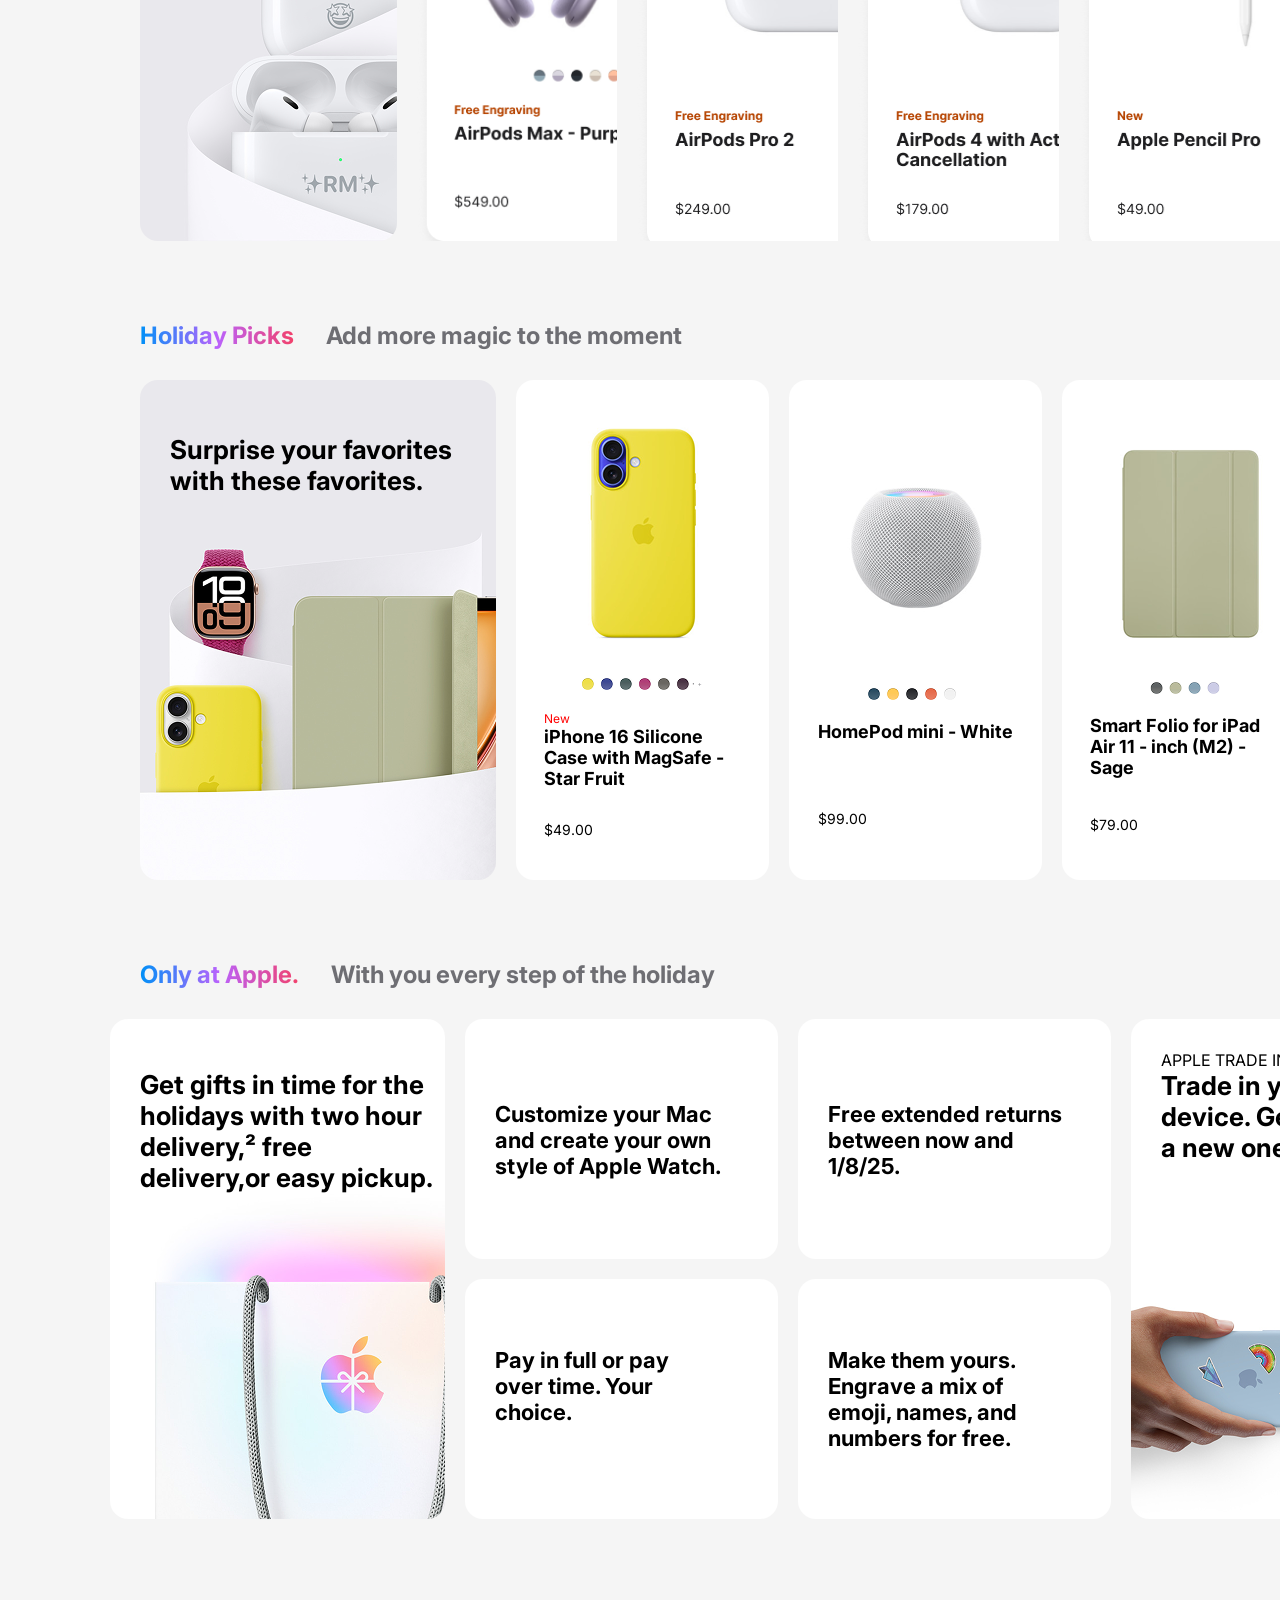
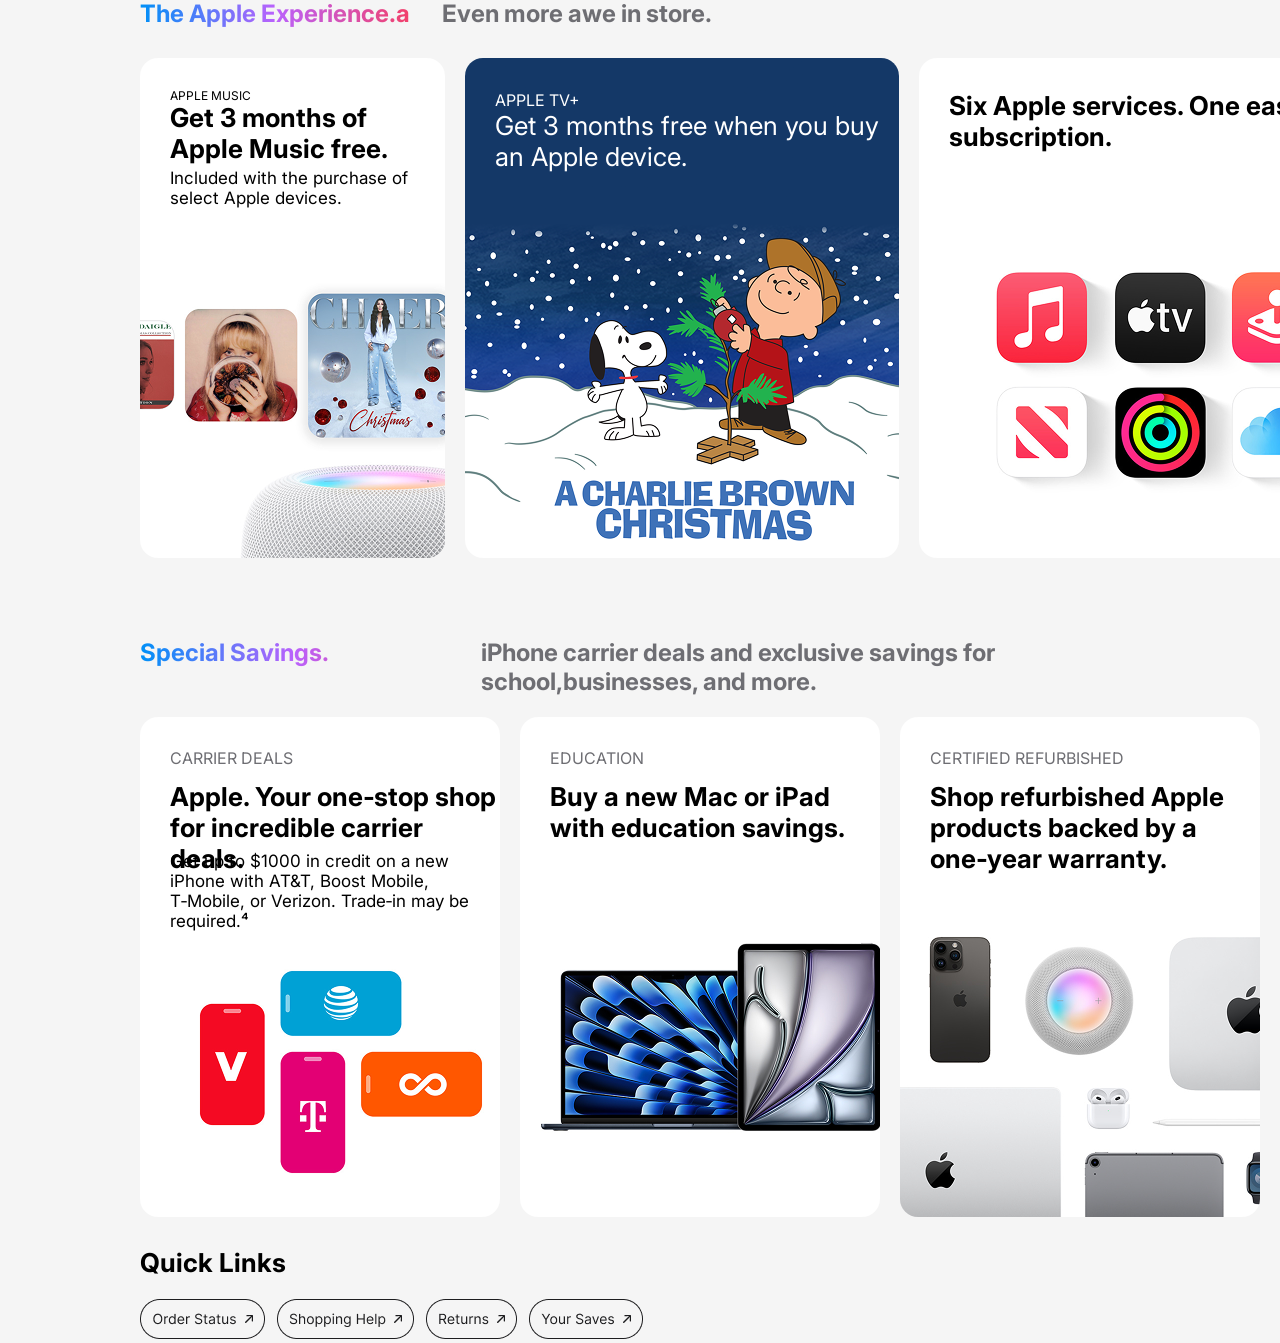
==== commit 9fbe6541: "width vvd uurchilsun" ====
--- a/store.html
+++ b/store.html
@@ -40,7 +40,7 @@
         Pay monthly at 0% APR when you choose to check out with Apple Card
         Monthly Installments.
       </div>
-      <img src="/images/store-header.png" alt="storeHead" />
+      <img src="/images/store-header.png" alt="storeHead" style="width: 100%" />
       <div class="storeHeader">
         <div class="storeHead1">
           <p class="rainBow">Store.</p>
--- a/store.css
+++ b/store.css
@@ -20,6 +20,7 @@
   margin: auto;
 }
 header {
+  width: 100%;
   display: flex;
   gap: 24px;
   height: 44px;
@@ -59,7 +60,7 @@
   width: 100%;
 }
 .storeHeader {
-  width: 1920px;
+  width: 100%;
   height: 100px;
 
   margin: 80px 0px;
@@ -88,6 +89,7 @@
   gap: 32px;
 }
 .rainBow {
+  width: 100%;
   font-size: 44px;
   font-weight: 700;
   font-family: "Inter", sans-serif;
